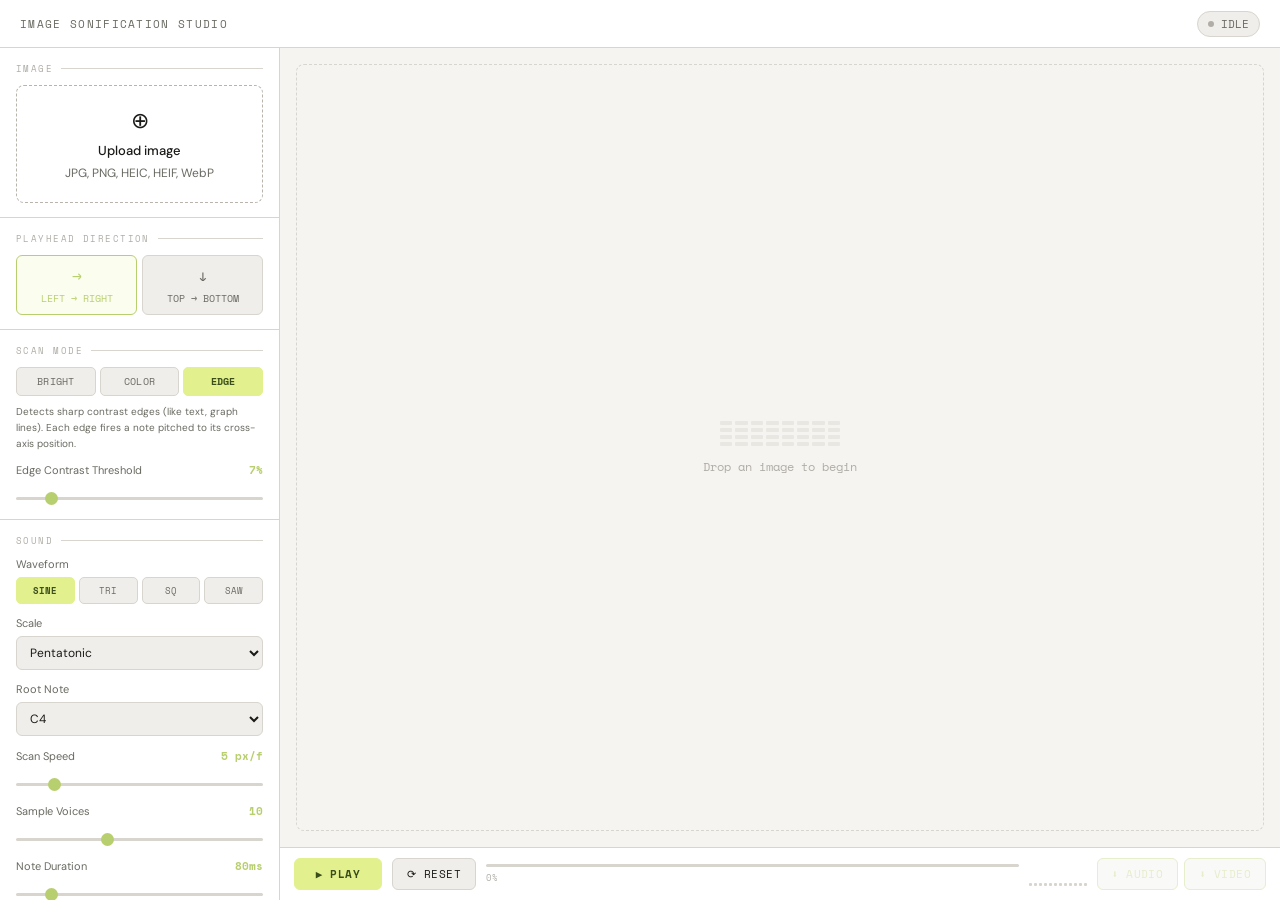
==== index.html @ b045baa8 "try fix ios audio" ====
<!doctype html>
<html lang="en">
  <head>
    <meta charset="UTF-8" />
    <meta
      name="viewport"
      content="width=device-width, initial-scale=1.0, viewport-fit=cover"
    />
    <title>Sonify</title>
    <link
      rel="icon"
      href="data:image/svg+xml,<svg xmlns='http://www.w3.org/2000/svg' viewBox='0 0 100 100'><text y='.9em' font-size='90'>🎚️</text></svg>"
    />
    <link
      href="https://fonts.googleapis.com/css2?family=Space+Mono:wght@400;700&family=DM+Sans:wght@300;400;500&display=swap"
      rel="stylesheet"
    />
    <link rel="stylesheet" href="style.css" />
  </head>
  <body>
    <header>
      <div class="tagline">Image Sonification Studio</div>
      <div class="status-pill">
        <div class="status-dot" id="statusDot"></div>
        <span id="statusText">IDLE</span>
      </div>
    </header>

    <div class="main">
      <aside class="sidebar">
        <div class="section">
          <div class="section-label">Image</div>
          <div class="drop-zone" id="dropZone">
            <input type="file" id="fileInput" accept="image/*,.heic,.heif" />
            <span class="drop-icon">⊕</span>
            <div class="drop-text">
              <strong>Upload image</strong>
              JPG, PNG, HEIC, HEIF, WebP
            </div>
          </div>
        </div>

        <div class="section">
          <div class="section-label">Playhead Direction</div>
          <div class="dir-toggle">
            <button class="dir-btn active" id="dirLR" onclick="setDir('lr')">
              <span class="dir-icon">→</span>LEFT → RIGHT
            </button>
            <button class="dir-btn" id="dirTB" onclick="setDir('tb')">
              <span class="dir-icon">↓</span>TOP → BOTTOM
            </button>
          </div>
        </div>

        <div class="section">
          <div class="section-label">Scan Mode</div>
          <div class="toggle-group">
            <button class="tog" onclick="setMode('bright', this)">
              BRIGHT
            </button>
            <button class="tog" onclick="setMode('color', this)">COLOR</button>
            <button class="tog active" onclick="setMode('edge', this)">
              EDGE
            </button>
          </div>
          <p
            style="
              font-size: 10px;
              color: var(--muted);
              margin-top: 8px;
              line-height: 1.6;
            "
            id="modeDesc"
          >
            Detects sharp contrast edges (like text, graph lines). Each edge
            fires a note pitched to its cross-axis position.
          </p>
          <div class="ctrl" id="edgeThresholdCtrl" style="margin-top: 10px">
            <div class="ctrl-header">
              <span class="ctrl-name">Edge Contrast Threshold</span>
              <span class="ctrl-val" id="edgeThresholdVal">7%</span>
            </div>
            <input
              type="range"
              id="edgeThresholdSlider"
              min="0.01"
              max="0.5"
              value="0.07"
              step="0.01"
            />
          </div>
        </div>

        <div class="section">
          <div class="section-label">Sound</div>

          <div class="ctrl">
            <div class="ctrl-header">
              <span class="ctrl-name">Waveform</span>
            </div>
            <div class="wave-group">
              <button class="wave-btn active" onclick="setWave('sine', this)">
                SINE
              </button>
              <button class="wave-btn" onclick="setWave('triangle', this)">
                TRI
              </button>
              <button class="wave-btn" onclick="setWave('square', this)">
                SQ
              </button>
              <button class="wave-btn" onclick="setWave('sawtooth', this)">
                SAW
              </button>
            </div>
          </div>

          <div class="ctrl">
            <div class="ctrl-header"><span class="ctrl-name">Scale</span></div>
            <select id="scaleSelect">
              <option value="pentatonic">Pentatonic</option>
              <option value="major">Major</option>
              <option value="minor">Natural Minor</option>
              <option value="dorian">Dorian</option>
              <option value="chromatic">Chromatic</option>
              <option value="wholetone">Whole Tone</option>
              <option value="blues">Blues</option>
            </select>
          </div>

          <div class="ctrl">
            <div class="ctrl-header">
              <span class="ctrl-name">Root Note</span>
            </div>
            <select id="rootSelect">
              <option value="48">C3</option>
              <option value="50">D3</option>
              <option value="52">E3</option>
              <option value="53">F3</option>
              <option value="55">G3</option>
              <option value="57">A3</option>
              <option value="60" selected>C4</option>
              <option value="64">E4</option>
              <option value="67">G4</option>
            </select>
          </div>

          <div class="ctrl">
            <div class="ctrl-header">
              <span class="ctrl-name">Scan Speed</span>
              <span class="ctrl-val" id="speedVal">5 px/f</span>
            </div>
            <input
              type="range"
              id="speedSlider"
              min="1"
              max="30"
              value="5"
              step="1"
            />
          </div>

          <div class="ctrl">
            <div class="ctrl-header">
              <span class="ctrl-name">Sample Voices</span>
              <span class="ctrl-val" id="voicesVal">10</span>
            </div>
            <input
              type="range"
              id="voicesSlider"
              min="2"
              max="24"
              value="10"
              step="1"
            />
          </div>

          <div class="ctrl">
            <div class="ctrl-header">
              <span class="ctrl-name">Note Duration</span>
              <span class="ctrl-val" id="durVal">80ms</span>
            </div>
            <input
              type="range"
              id="durSlider"
              min="20"
              max="500"
              value="80"
              step="5"
            />
          </div>

          <div class="ctrl">
            <div class="ctrl-header">
              <span class="ctrl-name">Volume</span>
              <span class="ctrl-val" id="volVal">65%</span>
            </div>
            <input
              type="range"
              id="volSlider"
              min="0"
              max="1"
              value="0.65"
              step="0.01"
            />
          </div>

          <div class="ctrl">
            <div class="ctrl-header">
              <span class="ctrl-name">Reverb Mix</span>
              <span class="ctrl-val" id="reverbVal">20%</span>
            </div>
            <input
              type="range"
              id="reverbSlider"
              min="0"
              max="1"
              value="0.2"
              step="0.01"
            />
          </div>

          <div class="ctrl">
            <div class="ctrl-header">
              <span class="ctrl-name">Pitch Range (semitones)</span>
              <span class="ctrl-val" id="rangeVal">24</span>
            </div>
            <input
              type="range"
              id="rangeSlider"
              min="6"
              max="48"
              value="24"
              step="1"
            />
          </div>
        </div>

        <div class="section">
          <div class="section-label">Playhead Color</div>
          <div style="display: flex; align-items: center; gap: 10px">
            <input
              type="color"
              id="lineColor"
              value="#e2f18e"
              style="
                width: 32px;
                height: 28px;
                border: 1px solid var(--border);
                border-radius: 4px;
                cursor: pointer;
                padding: 2px;
                background: none;
              "
            />
            <span style="font-size: 11px; color: var(--muted)"
              >Scan line color</span
            >
          </div>
        </div>
      </aside>

      <div class="canvas-area">
        <div class="canvas-wrap" id="canvasWrap">
          <div class="canvas-placeholder" id="placeholder">
            <div class="placeholder-grid" id="pgrid"></div>
            <span>Drop an image to begin</span>
          </div>
          <canvas id="mainCanvas" style="display: none"></canvas>
        </div>

        <div class="viz-wrap" id="vizWrap" style="display: none">
          <canvas id="vizCanvas"></canvas>
        </div>

        <div class="bottom-bar">
          <button
            class="btn btn-play"
            id="playBtn"
            disabled
            onclick="togglePlay()"
          >
            ▶ PLAY
          </button>
          <button class="btn" id="resetBtn" disabled onclick="resetScan()">
            ⟳ RESET
          </button>

          <div class="progress-wrap">
            <div
              class="progress-bar-bg"
              id="progressBg"
              onclick="seekClick(event)"
            >
              <div class="progress-bar-fill" id="progressFill"></div>
            </div>
            <div class="progress-pct" id="progressPct">0%</div>
          </div>

          <div class="vumeter" id="vuMeter"></div>

          <div class="rec-indicator" id="recIndicator">
            <div class="rec-dot"></div>
            REC
          </div>

          <div class="export-opts">
            <button
              class="btn btn-dl"
              id="dlAudio"
              disabled
              onclick="exportAudio()"
            >
              ⬇ AUDIO
            </button>
            <button
              class="btn btn-dl"
              id="dlVideo"
              disabled
              onclick="exportVideo()"
            >
              ⬇ VIDEO
            </button>
          </div>
        </div>
      </div>
    </div>

    <script src="script.js"></script>
  </body>
</html>
---- style.css ----
:root {
  --bg: #f5f4f0;
  --surface: #ffffff;
  --panel: #f0eeea;
  --border: #d8d5ce;
  --border-bright: #b8b4ac;
  --accent: #e2f18e;
  --accent-dark: #b8cf6f;
  --text: #1a1a18;
  --muted: #6a6a62;
  --dimmed: #b0ada6;
  --mono: "Space Mono", monospace;
  --sans: "DM Sans", sans-serif;
}
* {
  box-sizing: border-box;
  margin: 0;
  padding: 0;
}
html,
body {
  height: 100%;
  overflow: hidden;
}
body {
  background: var(--bg);
  color: var(--text);
  font-family: var(--sans);
}

header {
  display: flex;
  align-items: center;
  justify-content: space-between;
  padding: 12px 20px;
  border-bottom: 1px solid var(--border);
  background: var(--surface);
  flex-shrink: 0;
  height: 48px;
}
.tagline {
  font-size: 11px;
  color: var(--muted);
  letter-spacing: 0.12em;
  text-transform: uppercase;
  font-family: var(--mono);
}
.status-pill {
  font-family: var(--mono);
  font-size: 11px;
  padding: 4px 10px;
  border: 1px solid var(--border);
  border-radius: 20px;
  color: var(--muted);
  display: flex;
  align-items: center;
  gap: 7px;
  background: var(--panel);
}
.status-dot {
  width: 6px;
  height: 6px;
  border-radius: 50%;
  background: var(--dimmed);
  transition: all 0.3s;
  flex-shrink: 0;
}
.status-dot.active {
  background: var(--accent);
  box-shadow: 0 0 6px var(--accent);
}

.main {
  display: grid;
  grid-template-columns: 280px 1fr;
  height: calc(100vh - 48px);
  overflow: hidden;
}

/* LEFT — scrollable */
.sidebar {
  border-right: 1px solid var(--border);
  overflow-y: auto;
  overflow-x: hidden;
  background: var(--surface);
  display: flex;
  flex-direction: column;
}
.sidebar::-webkit-scrollbar {
  width: 3px;
}
.sidebar::-webkit-scrollbar-track {
  background: transparent;
}
.sidebar::-webkit-scrollbar-thumb {
  background: var(--border);
  border-radius: 2px;
}

.section {
  padding: 14px 16px;
  border-bottom: 1px solid var(--border);
}
.section-label {
  font-family: var(--mono);
  font-size: 9px;
  letter-spacing: 0.16em;
  text-transform: uppercase;
  color: var(--dimmed);
  margin-bottom: 10px;
  display: flex;
  align-items: center;
  gap: 8px;
}
.section-label::after {
  content: "";
  flex: 1;
  height: 1px;
  background: var(--border);
}

.drop-zone {
  border: 1.5px dashed var(--border-bright);
  border-radius: 8px;
  padding: 20px 12px;
  text-align: center;
  cursor: pointer;
  transition: all 0.2s;
  position: relative;
  overflow: hidden;
}
.drop-zone:hover,
.drop-zone.drag-over {
  border-color: var(--accent);
  background: rgba(226, 241, 142, 0.15);
}
.drop-zone input {
  position: absolute;
  inset: 0;
  opacity: 0;
  cursor: pointer;
  width: 100%;
  height: 100%;
}
.drop-icon {
  font-size: 22px;
  margin-bottom: 6px;
  display: block;
}
.drop-text {
  font-size: 12px;
  color: var(--muted);
  line-height: 1.5;
}
.drop-text strong {
  color: var(--text);
  display: block;
  margin-bottom: 3px;
  font-weight: 500;
  font-size: 13px;
}

.ctrl {
  margin-bottom: 12px;
}
.ctrl:last-child {
  margin-bottom: 0;
}
.ctrl-header {
  display: flex;
  justify-content: space-between;
  align-items: baseline;
  margin-bottom: 6px;
}
.ctrl-name {
  font-size: 11px;
  color: var(--muted);
}
.ctrl-val {
  font-family: var(--mono);
  font-size: 11px;
  color: var(--accent-dark);
  font-weight: 700;
}

input[type="range"] {
  width: 100%;
  appearance: none;
  height: 3px;
  border-radius: 2px;
  background: var(--border);
  outline: none;
  cursor: pointer;
}
input[type="range"]::-webkit-slider-thumb {
  appearance: none;
  width: 13px;
  height: 13px;
  border-radius: 50%;
  background: var(--accent-dark);
  cursor: pointer;
  transition: transform 0.15s;
}
input[type="range"]::-webkit-slider-thumb:hover {
  transform: scale(1.3);
}

select {
  width: 100%;
  background: var(--panel);
  border: 1px solid var(--border);
  color: var(--text);
  font-family: var(--sans);
  font-size: 12px;
  padding: 7px 9px;
  border-radius: 6px;
  cursor: pointer;
  outline: none;
  transition: border-color 0.2s;
}
select:focus {
  border-color: var(--accent-dark);
}

.toggle-group {
  display: flex;
  gap: 4px;
}
.tog {
  flex: 1;
  padding: 6px 0;
  font-size: 10px;
  font-family: var(--mono);
  text-align: center;
  border: 1px solid var(--border);
  border-radius: 5px;
  cursor: pointer;
  color: var(--muted);
  transition: all 0.15s;
  background: var(--panel);
  letter-spacing: 0.03em;
}
.tog.active {
  background: var(--accent);
  color: #3a4d1a;
  border-color: var(--accent);
  font-weight: 700;
}
.tog:hover:not(.active) {
  border-color: var(--border-bright);
  color: var(--text);
}

.dir-toggle {
  display: grid;
  grid-template-columns: 1fr 1fr;
  gap: 5px;
}
.dir-btn {
  padding: 8px 6px;
  border: 1px solid var(--border);
  border-radius: 6px;
  cursor: pointer;
  text-align: center;
  transition: all 0.15s;
  background: var(--panel);
  color: var(--muted);
  font-size: 10px;
  font-family: var(--mono);
}
.dir-btn .dir-icon {
  font-size: 16px;
  display: block;
  margin-bottom: 3px;
}
.dir-btn.active {
  border-color: var(--accent-dark);
  color: var(--accent-dark);
  background: rgba(226, 241, 142, 0.15);
}
.dir-btn:hover:not(.active) {
  border-color: var(--border-bright);
}

.wave-group {
  display: grid;
  grid-template-columns: repeat(4, 1fr);
  gap: 4px;
}
.wave-btn {
  padding: 6px 3px;
  border: 1px solid var(--border);
  border-radius: 5px;
  cursor: pointer;
  text-align: center;
  font-size: 9px;
  font-family: var(--mono);
  color: var(--muted);
  transition: all 0.15s;
  background: var(--panel);
}
.wave-btn.active {
  background: var(--accent);
  border-color: var(--accent);
  color: #3a4d1a;
  font-weight: 700;
}
.wave-btn:hover:not(.active) {
  border-color: var(--border-bright);
  color: var(--text);
}

/* RIGHT — fixed height, no overflow */
.canvas-area {
  display: flex;
  flex-direction: column;
  background: var(--bg);
  height: 100%;
  overflow: hidden;
  min-height: 0;
}
.canvas-wrap {
  flex: 1 1 0;
  display: flex;
  align-items: center;
  justify-content: center;
  padding: 16px;
  min-height: 0;
  overflow: hidden;
}
canvas#mainCanvas {
  max-width: 100%;
  max-height: 100%;
  display: block;
  border: 1px solid var(--border);
  border-radius: 4px;
}
.canvas-placeholder {
  border: 1px dashed var(--border);
  border-radius: 8px;
  width: 100%;
  height: 100%;
  display: flex;
  flex-direction: column;
  align-items: center;
  justify-content: center;
  color: var(--dimmed);
  font-family: var(--mono);
  font-size: 12px;
  gap: 12px;
}
.placeholder-grid {
  display: grid;
  grid-template-columns: repeat(8, 1fr);
  gap: 3px;
  opacity: 0.4;
  width: 120px;
}
.pg-cell {
  height: 4px;
  background: var(--border);
  border-radius: 1px;
}

.viz-wrap {
  flex-shrink: 0;
  height: 40px;
  border-top: 1px solid var(--border);
  background: var(--surface);
  overflow: hidden;
}
canvas#vizCanvas {
  width: 100%;
  height: 40px;
  display: block;
}

/* BOTTOM BAR — never wraps on desktop, fixed height */
.bottom-bar {
  flex-shrink: 0;
  padding: 10px 14px;
  border-top: 1px solid var(--border);
  display: flex;
  align-items: center;
  gap: 10px;
  background: var(--surface);
  flex-wrap: nowrap;
  overflow: hidden;
}
.btn {
  padding: 7px 14px;
  border-radius: 6px;
  font-family: var(--mono);
  font-size: 11px;
  letter-spacing: 0.04em;
  cursor: pointer;
  border: 1px solid var(--border);
  background: var(--panel);
  color: var(--text);
  transition: all 0.15s;
  white-space: nowrap;
  flex-shrink: 0;
}
.btn:hover {
  border-color: var(--border-bright);
  background: var(--bg);
}
.btn-play {
  background: var(--accent);
  color: #3a4d1a;
  border-color: var(--accent);
  font-weight: 700;
  min-width: 88px;
}
.btn-play:hover {
  background: #cfe599;
  border-color: #cfe599;
}
.btn-play.playing {
  background: var(--accent-dark);
  border-color: var(--accent-dark);
  color: #fff;
}
.btn-dl {
  border-color: var(--accent-dark);
  color: var(--accent-dark);
}
.btn-dl:hover {
  background: rgba(226, 241, 142, 0.15);
}
.btn-dl:disabled {
  opacity: 0.35;
  cursor: not-allowed;
}

.progress-wrap {
  flex: 1 1 0;
  min-width: 40px;
}
.progress-bar-bg {
  height: 3px;
  background: var(--border);
  border-radius: 2px;
  cursor: pointer;
}
.progress-bar-fill {
  height: 100%;
  background: var(--accent-dark);
  border-radius: 2px;
  transition: width 0.05s;
  width: 0%;
}
.progress-pct {
  font-family: var(--mono);
  font-size: 9px;
  color: var(--dimmed);
  margin-top: 4px;
}

.vumeter {
  display: flex;
  gap: 2px;
  align-items: flex-end;
  height: 24px;
  flex-shrink: 0;
}
.vu-bar {
  width: 3px;
  border-radius: 1px;
  background: var(--border);
  transition: height 0.06s;
  min-height: 3px;
}

.rec-indicator {
  display: none;
  align-items: center;
  gap: 5px;
  font-family: var(--mono);
  font-size: 10px;
  color: #c00;
  flex-shrink: 0;
}
.rec-dot {
  width: 7px;
  height: 7px;
  border-radius: 50%;
  background: #e00;
  animation: blink 1s infinite;
}
@keyframes blink {
  0%,
  100% {
    opacity: 1;
  }
  50% {
    opacity: 0.2;
  }
}
.export-opts {
  display: flex;
  gap: 6px;
  flex-shrink: 0;
}

/* ── MOBILE ───────────────────────────────────────────────────────────── */
@media (max-width: 640px) {
  header {
    height: 40px;
    padding: 8px 12px;
  }

  .main {
    display: flex;
    flex-direction: column;
    height: calc(100vh - 40px);
    /* Use dvh for browsers that support it, for better mobile address-bar handling */
    height: calc(100dvh - 40px);
    overflow: hidden;
  }

  /* Sidebar: compact, capped, scrollable */
  .sidebar {
    flex: 0 0 auto;
    border-right: none;
    border-bottom: 1px solid var(--border);
    max-height: 40vh;
    overflow-y: auto;
  }
  .section {
    padding: 8px 12px;
  }
  .section-label {
    font-size: 8px;
    margin-bottom: 8px;
  }
  .drop-zone {
    padding: 10px;
  }
  .drop-icon {
    font-size: 18px;
    margin-bottom: 3px;
  }
  .drop-text {
    font-size: 10px;
  }
  .drop-text strong {
    font-size: 11px;
  }
  .ctrl {
    margin-bottom: 8px;
  }
  .ctrl-name,
  .ctrl-val {
    font-size: 10px;
  }
  select {
    font-size: 11px;
    padding: 5px 7px;
  }
  .dir-btn {
    padding: 5px 4px;
    font-size: 9px;
  }
  .dir-btn .dir-icon {
    font-size: 13px;
    margin-bottom: 2px;
  }
  .tog {
    padding: 5px 0;
    font-size: 9px;
  }
  .wave-btn {
    padding: 5px 2px;
    font-size: 8px;
  }

  /* Canvas area: flex fills remaining height */
  .canvas-area {
    flex: 1 1 0;
    min-height: 0;
    overflow: hidden;
  }
  .canvas-wrap {
    padding: 10px;
  }

  /* Bottom bar: two rows — controls top, progress bottom */
  .bottom-bar {
    flex-shrink: 0;
    flex-wrap: wrap;
    padding: 8px 10px;
    gap: 6px;
    align-items: center;
  }
  .btn {
    padding: 6px 10px;
    font-size: 10px;
  }
  .btn-play {
    min-width: 72px;
  }
  .progress-wrap {
    order: 99;
    flex-basis: 100%;
    min-width: 0;
  }
  .vumeter {
    display: none;
  }
}
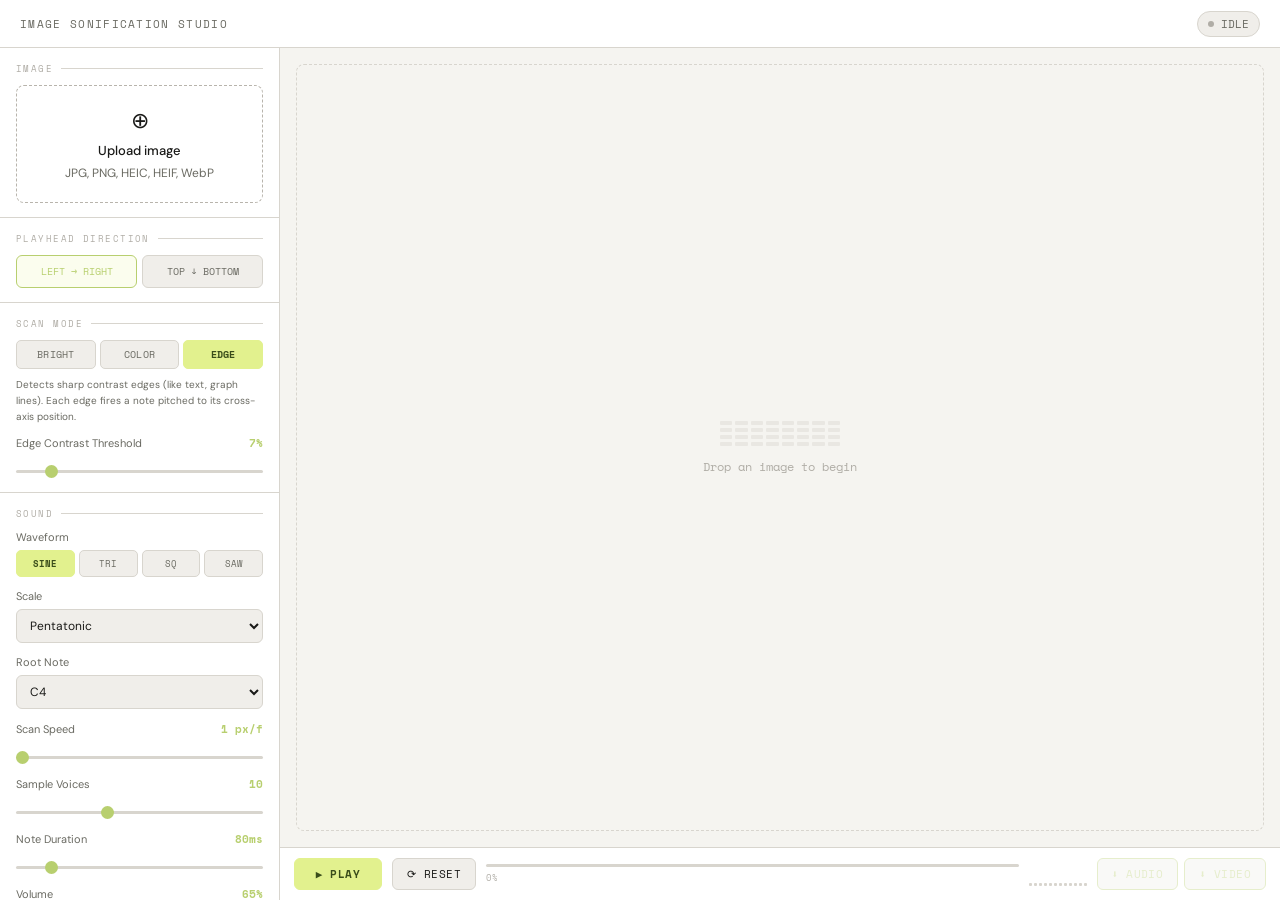
==== commit 0483f60d: "updates" ====
--- a/index.html
+++ b/index.html
@@ -44,10 +44,10 @@
           <div class="section-label">Playhead Direction</div>
           <div class="dir-toggle">
             <button class="dir-btn active" id="dirLR" onclick="setDir('lr')">
-              <span class="dir-icon">→</span>LEFT → RIGHT
+              LEFT → RIGHT
             </button>
             <button class="dir-btn" id="dirTB" onclick="setDir('tb')">
-              <span class="dir-icon">↓</span>TOP → BOTTOM
+              TOP ↓ BOTTOM
             </button>
           </div>
         </div>
@@ -147,14 +147,14 @@
           <div class="ctrl">
             <div class="ctrl-header">
               <span class="ctrl-name">Scan Speed</span>
-              <span class="ctrl-val" id="speedVal">5 px/f</span>
+              <span class="ctrl-val" id="speedVal">1 px/f</span>
             </div>
             <input
               type="range"
               id="speedSlider"
               min="1"
               max="30"
-              value="5"
+              value="1"
               step="1"
             />
           </div>
--- a/style.css
+++ b/style.css
@@ -584,6 +584,10 @@
   .canvas-wrap {
     padding: 10px;
   }
+  /* Hide frequency visualizer on mobile — maximises image space */
+  .viz-wrap {
+    display: none;
+  }
 
   /* Bottom bar: two rows — controls top, progress bottom */
   .bottom-bar {
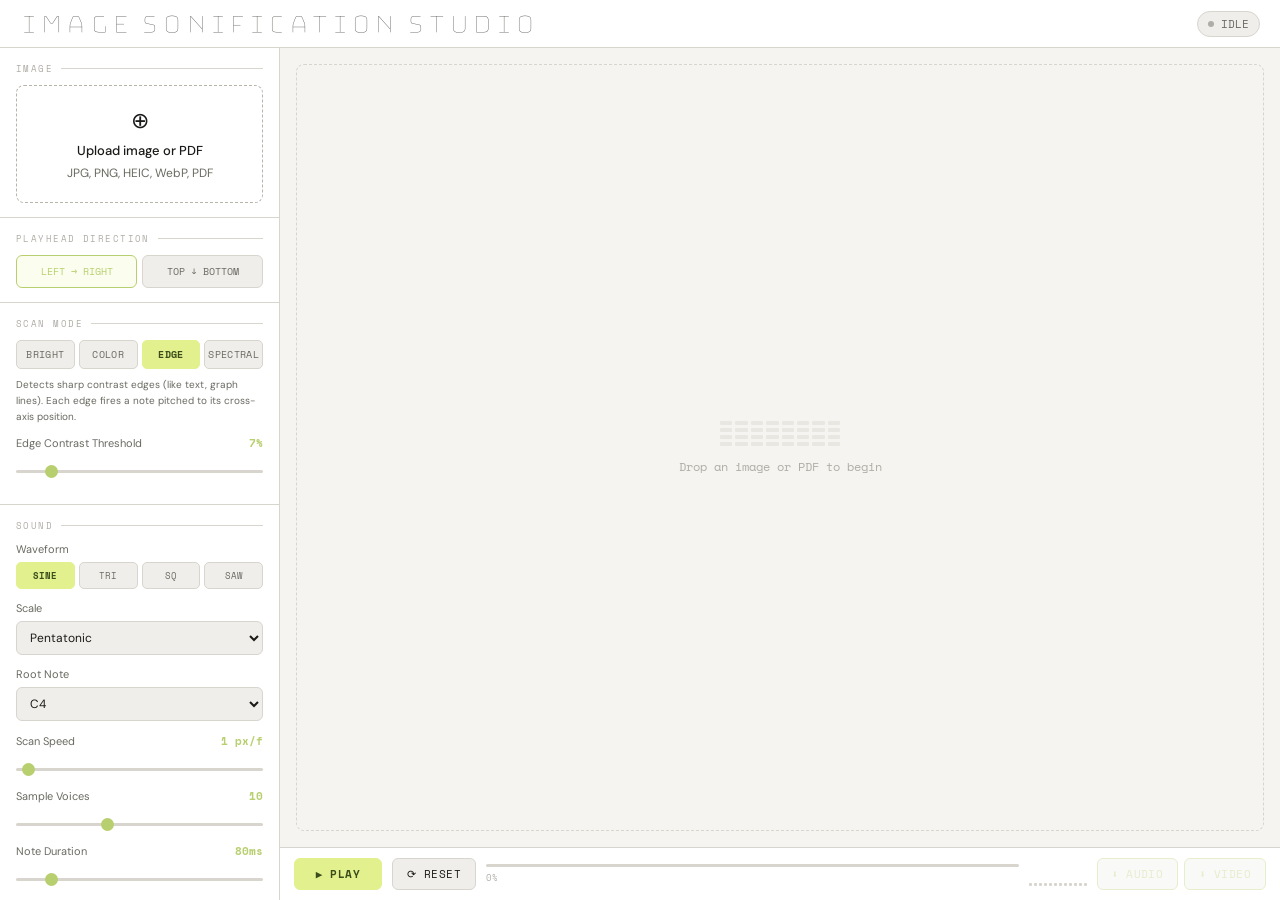
==== commit 42ba7368: "improve audio, fix download, add mask, etc" ====
--- a/index.html
+++ b/index.html
@@ -12,7 +12,7 @@
       href="data:image/svg+xml,<svg xmlns='http://www.w3.org/2000/svg' viewBox='0 0 100 100'><text y='.9em' font-size='90'>🎚️</text></svg>"
     />
     <link
-      href="https://fonts.googleapis.com/css2?family=Space+Mono:wght@400;700&family=DM+Sans:wght@300;400;500&display=swap"
+      href="https://fonts.googleapis.com/css2?family=Space+Mono:wght@400;700&family=Bungee+Hairline&family=Pixelify+Sans:wght@400..700&family=Monofett&family=DM+Sans:wght@300;400;500&family=Libre+Barcode+39+Extended+Text&family=Silkscreen:wght@400;700&display=swap"
       rel="stylesheet"
     />
     <link rel="stylesheet" href="style.css" />
@@ -20,6 +20,9 @@
   <body>
     <header>
       <div class="tagline">Image Sonification Studio</div>
+      <div class="viz-wrap" id="vizWrap" style="display: none">
+        <canvas id="vizCanvas"></canvas>
+      </div>
       <div class="status-pill">
         <div class="status-dot" id="statusDot"></div>
         <span id="statusText">IDLE</span>
@@ -28,18 +31,38 @@
 
     <div class="main">
       <aside class="sidebar">
+        <!-- IMAGE UPLOAD -->
         <div class="section">
           <div class="section-label">Image</div>
           <div class="drop-zone" id="dropZone">
-            <input type="file" id="fileInput" accept="image/*,.heic,.heif" />
+            <input
+              type="file"
+              id="fileInput"
+              accept="image/*,.heic,.heif,.pdf,application/pdf"
+            />
             <span class="drop-icon">⊕</span>
             <div class="drop-text">
-              <strong>Upload image</strong>
-              JPG, PNG, HEIC, HEIF, WebP
-            </div>
-          </div>
-        </div>
-
+              <strong>Upload image or PDF</strong>
+              JPG, PNG, HEIC, WebP, PDF
+            </div>
+          </div>
+          <div id="pdfPageNav" style="display: none; margin-top: 8px">
+            <div class="ctrl-header" style="margin-bottom: 4px">
+              <span class="ctrl-name">PDF Page</span>
+              <span class="ctrl-val" id="pdfPageInfo">1 / 1</span>
+            </div>
+            <div style="display: flex; gap: 6px">
+              <button class="tog" id="pdfPrev" onclick="pdfChangePage(-1)">
+                ◀ PREV
+              </button>
+              <button class="tog" id="pdfNext" onclick="pdfChangePage(1)">
+                NEXT ▶
+              </button>
+            </div>
+          </div>
+        </div>
+
+        <!-- PLAYHEAD DIRECTION -->
         <div class="section">
           <div class="section-label">Playhead Direction</div>
           <div class="dir-toggle">
@@ -52,15 +75,19 @@
           </div>
         </div>
 
+        <!-- SCAN MODE -->
         <div class="section">
           <div class="section-label">Scan Mode</div>
-          <div class="toggle-group">
+          <div class="toggle-group mode-toggles">
             <button class="tog" onclick="setMode('bright', this)">
               BRIGHT
             </button>
             <button class="tog" onclick="setMode('color', this)">COLOR</button>
             <button class="tog active" onclick="setMode('edge', this)">
               EDGE
+            </button>
+            <button class="tog" onclick="setMode('spectral', this)">
+              SPECTRAL
             </button>
           </div>
           <p
@@ -89,8 +116,95 @@
               step="0.01"
             />
           </div>
-        </div>
-
+          <div
+            class="ctrl"
+            id="brightnessFloorCtrl"
+            style="margin-top: 10px; display: none"
+          >
+            <div class="ctrl-header">
+              <span class="ctrl-name">Brightness Floor</span>
+              <span class="ctrl-val" id="brightnessFloorVal">0%</span>
+            </div>
+            <input
+              type="range"
+              id="brightnessFloorSlider"
+              min="0"
+              max="1"
+              value="0"
+              step="0.01"
+            />
+            <div style="font-size: 9px; color: var(--muted); margin-top: 2px">
+              Pixels darker than this → silent
+            </div>
+          </div>
+          <div class="ctrl" id="brightnessCeilingCtrl" style="display: none">
+            <div class="ctrl-header">
+              <span class="ctrl-name">Brightness Ceiling</span>
+              <span class="ctrl-val" id="brightnessCeilingVal">100%</span>
+            </div>
+            <input
+              type="range"
+              id="brightnessCeilingSlider"
+              min="0"
+              max="1"
+              value="1"
+              step="0.01"
+            />
+            <div style="font-size: 9px; color: var(--muted); margin-top: 2px">
+              Pixels brighter than this → silent
+            </div>
+          </div>
+        </div>
+
+        <!-- MASK EDITOR -->
+        <div class="section" id="edgeEditorSection" style="display: none">
+          <div class="section-label">Mask Editor</div>
+          <div style="display: flex; gap: 6px; margin-bottom: 10px">
+            <button class="tog" id="overlayToggle" onclick="toggleOverlay()">
+              SHOW EDGES
+            </button>
+            <button class="tog" id="editToggle" onclick="toggleEditMode()">
+              EDIT MASK
+            </button>
+          </div>
+          <div id="editTools" style="display: none">
+            <div class="ctrl">
+              <div class="ctrl-header">
+                <span class="ctrl-name">Brush Size</span>
+                <span class="ctrl-val" id="brushSizeVal">20px</span>
+              </div>
+              <input
+                type="range"
+                id="brushSizeSlider"
+                min="3"
+                max="80"
+                value="20"
+                step="1"
+              />
+            </div>
+            <div style="display: flex; gap: 6px; margin-bottom: 10px">
+              <button
+                class="tog active"
+                id="brushEraseBtn"
+                onclick="setBrushMode(true)"
+              >
+                MASK
+              </button>
+              <button
+                class="tog"
+                id="brushRestoreBtn"
+                onclick="setBrushMode(false)"
+              >
+                UNMASK
+              </button>
+            </div>
+            <button class="btn" style="width: 100%" onclick="clearMask()">
+              ✕ CLEAR MASK
+            </button>
+          </div>
+        </div>
+
+        <!-- SOUND SETTINGS -->
         <div class="section">
           <div class="section-label">Sound</div>
 
@@ -152,10 +266,10 @@
             <input
               type="range"
               id="speedSlider"
-              min="1"
+              min="0.25"
               max="30"
               value="1"
-              step="1"
+              step="0.25"
             />
           </div>
 
@@ -235,6 +349,7 @@
           </div>
         </div>
 
+        <!-- PLAYHEAD COLOR -->
         <div class="section">
           <div class="section-label">Playhead Color</div>
           <div style="display: flex; align-items: center; gap: 10px">
@@ -259,17 +374,14 @@
         </div>
       </aside>
 
+      <!-- CANVAS AREA -->
       <div class="canvas-area">
         <div class="canvas-wrap" id="canvasWrap">
           <div class="canvas-placeholder" id="placeholder">
             <div class="placeholder-grid" id="pgrid"></div>
-            <span>Drop an image to begin</span>
+            <span>Drop an image or PDF to begin</span>
           </div>
           <canvas id="mainCanvas" style="display: none"></canvas>
-        </div>
-
-        <div class="viz-wrap" id="vizWrap" style="display: none">
-          <canvas id="vizCanvas"></canvas>
         </div>
 
         <div class="bottom-bar">
--- a/style.css
+++ b/style.css
@@ -39,12 +39,19 @@
   height: 48px;
 }
 .tagline {
+  font-size: 30px;
+  color: var(--text);
+  letter-spacing: 0.04em;
+    font-family: "Bungee Hairline", sans-serif;
+  /* font-family: "Libre Barcode 39 Extended Text", sans-serif; */
+}
+/* .tagline {
   font-size: 11px;
   color: var(--muted);
   letter-spacing: 0.12em;
   text-transform: uppercase;
   font-family: var(--mono);
-}
+} */
 .status-pill {
   font-family: var(--mono);
   font-size: 11px;
@@ -103,6 +110,8 @@
 }
 .section-label {
   font-family: var(--mono);
+      /* font-family: "Bungee Hairline", sans-serif; */
+
   font-size: 9px;
   letter-spacing: 0.16em;
   text-transform: uppercase;
@@ -363,15 +372,15 @@
 }
 
 .viz-wrap {
-  flex-shrink: 0;
-  height: 40px;
-  border-top: 1px solid var(--border);
-  background: var(--surface);
+  flex: 1;
+  height: 32px;
+  margin: 0 16px;
   overflow: hidden;
+  border-radius: 4px;
 }
 canvas#vizCanvas {
   width: 100%;
-  height: 40px;
+  height: 32px;
   display: block;
 }
 
@@ -584,10 +593,6 @@
   .canvas-wrap {
     padding: 10px;
   }
-  /* Hide frequency visualizer on mobile — maximises image space */
-  .viz-wrap {
-    display: none;
-  }
 
   /* Bottom bar: two rows — controls top, progress bottom */
   .bottom-bar {
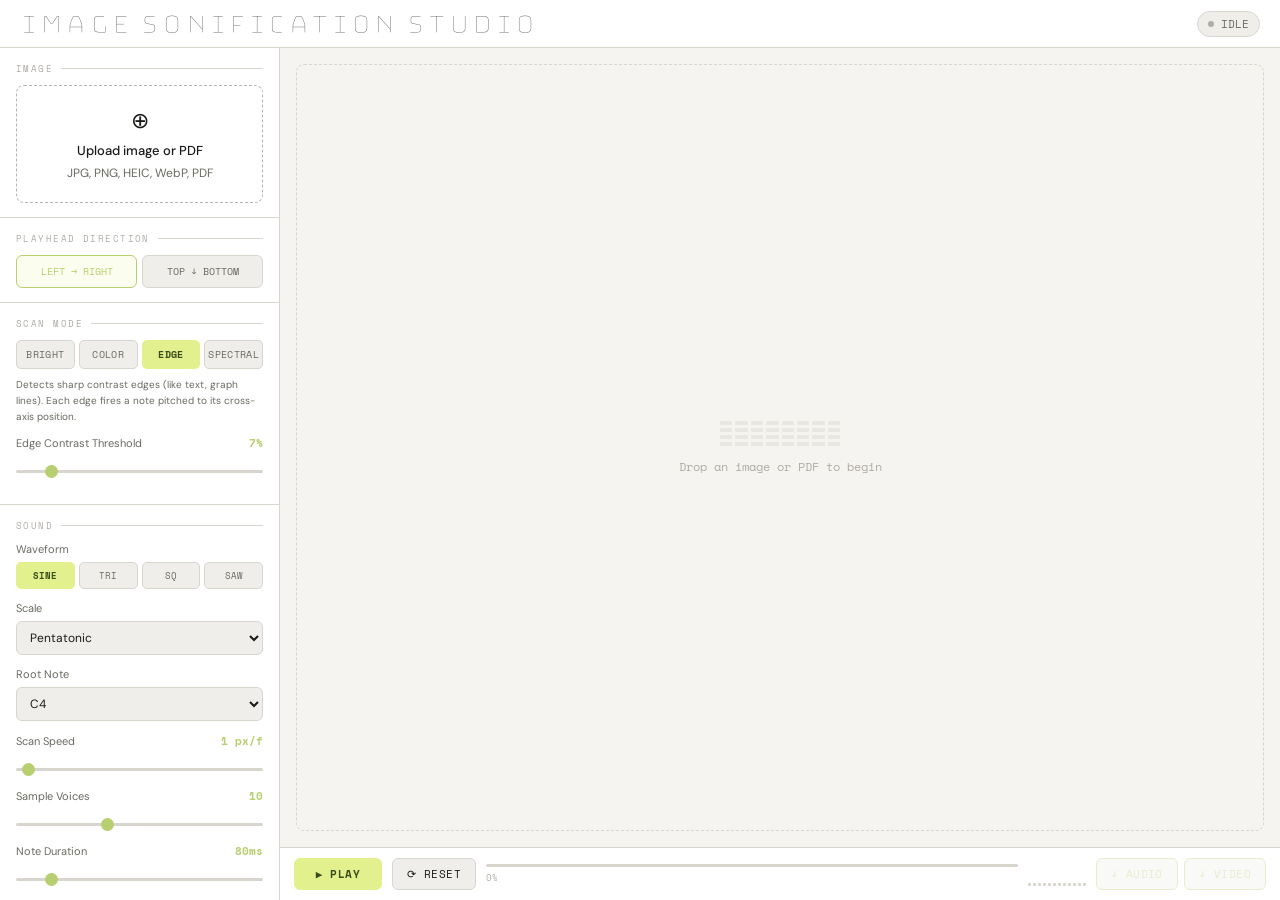
==== commit fcb9459b: "try fix download" ====
--- a/index.html
+++ b/index.html
@@ -422,7 +422,7 @@
               disabled
               onclick="exportAudio()"
             >
-              ⬇ AUDIO
+              ↓ AUDIO
             </button>
             <button
               class="btn btn-dl"
@@ -430,7 +430,7 @@
               disabled
               onclick="exportVideo()"
             >
-              ⬇ VIDEO
+              ↓ VIDEO
             </button>
           </div>
         </div>
--- a/style.css
+++ b/style.css
@@ -441,6 +441,12 @@
   opacity: 0.35;
   cursor: not-allowed;
 }
+.btn-save-ready {
+  background: var(--accent) !important;
+  border-color: var(--accent-dark) !important;
+  color: #3a4d1a !important;
+  font-weight: 700;
+}
 
 .progress-wrap {
   flex: 1 1 0;
@@ -517,6 +523,9 @@
   header {
     height: 40px;
     padding: 8px 12px;
+  }
+  .tagline {
+    font-size: 15px;
   }
 
   .main {
